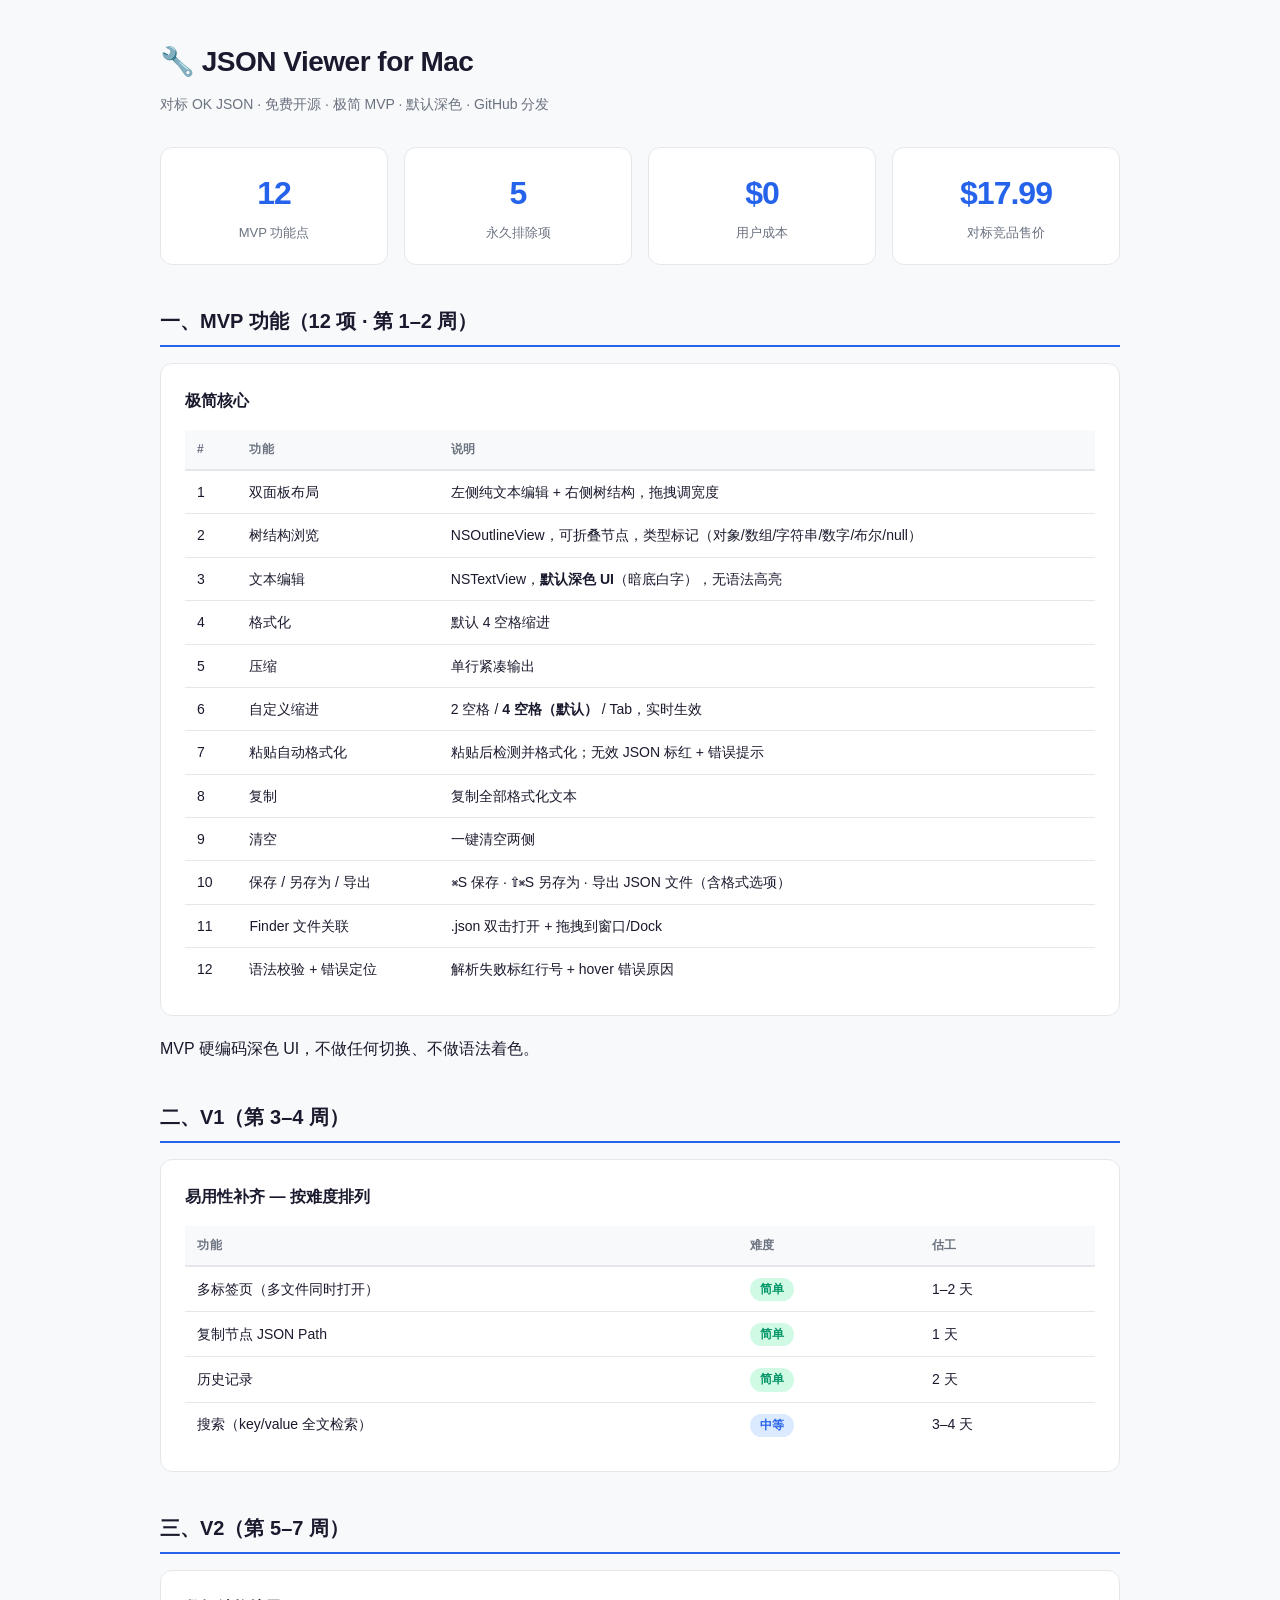
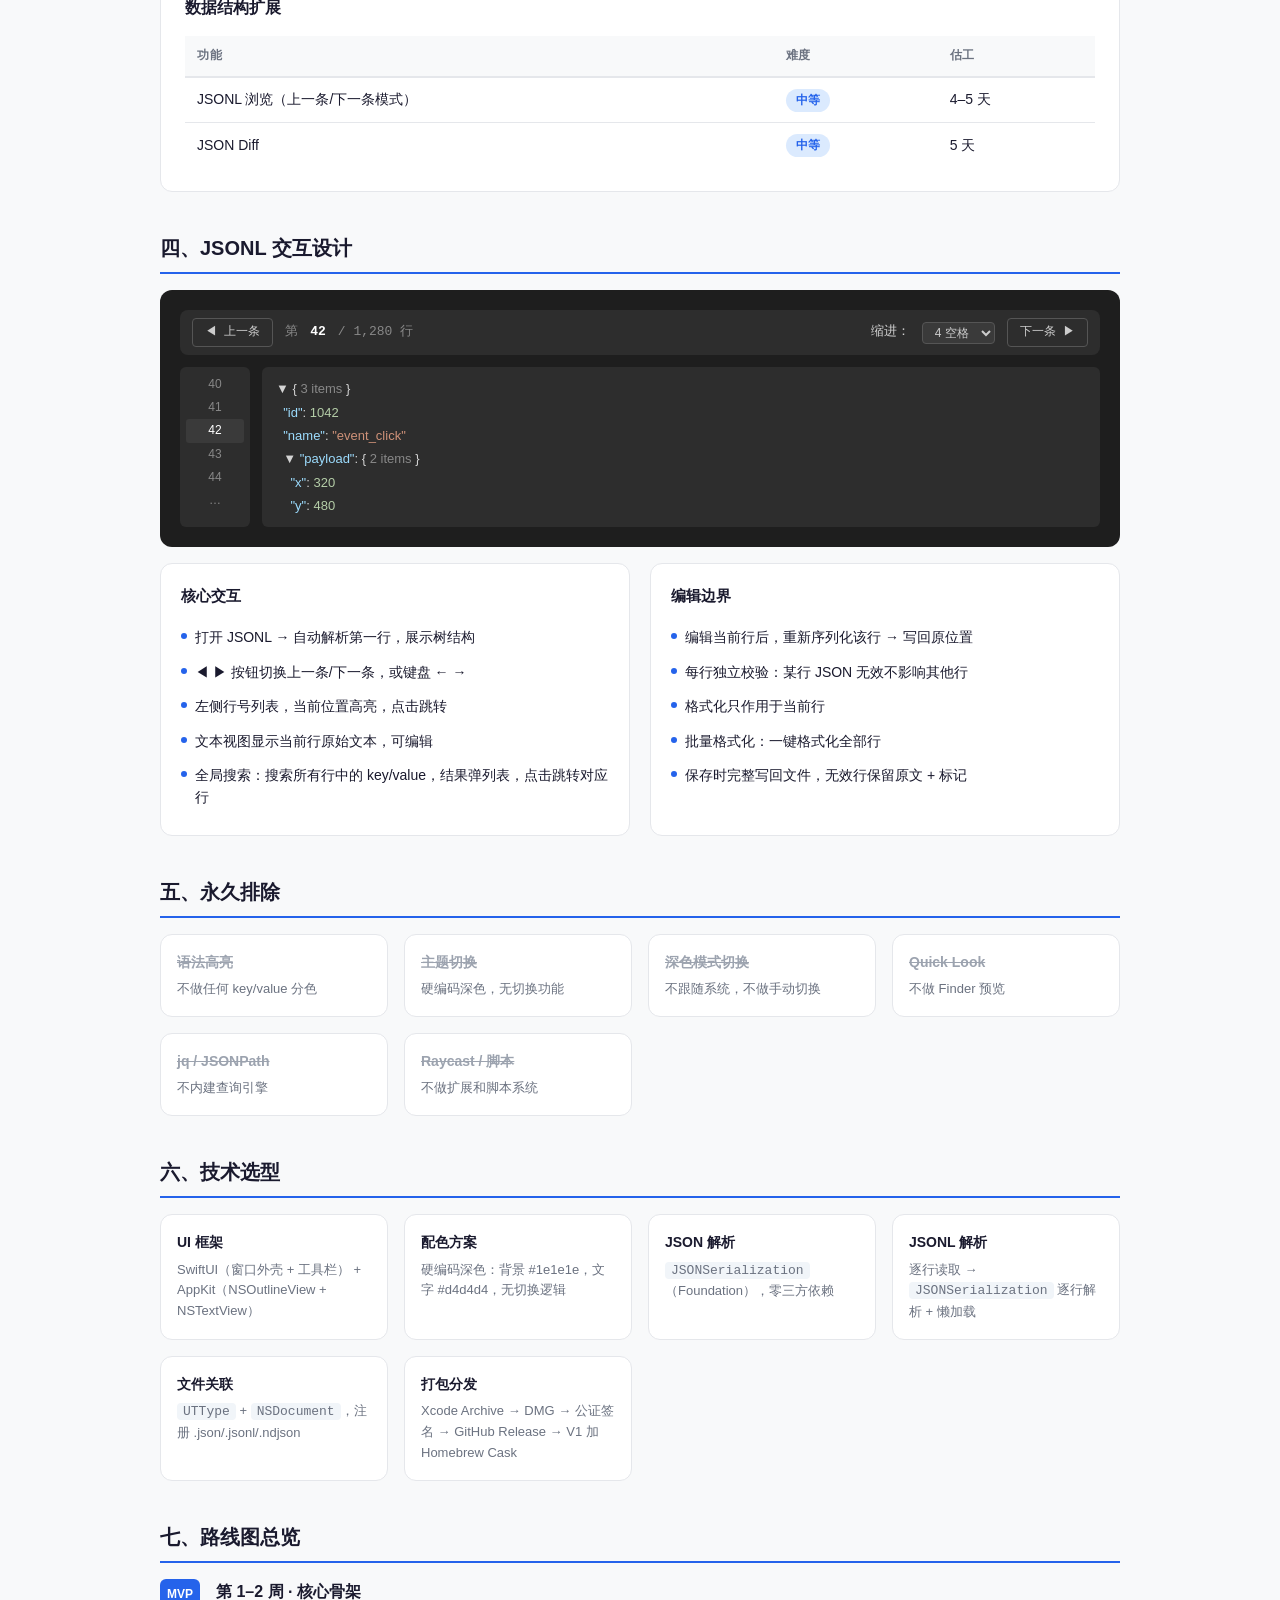
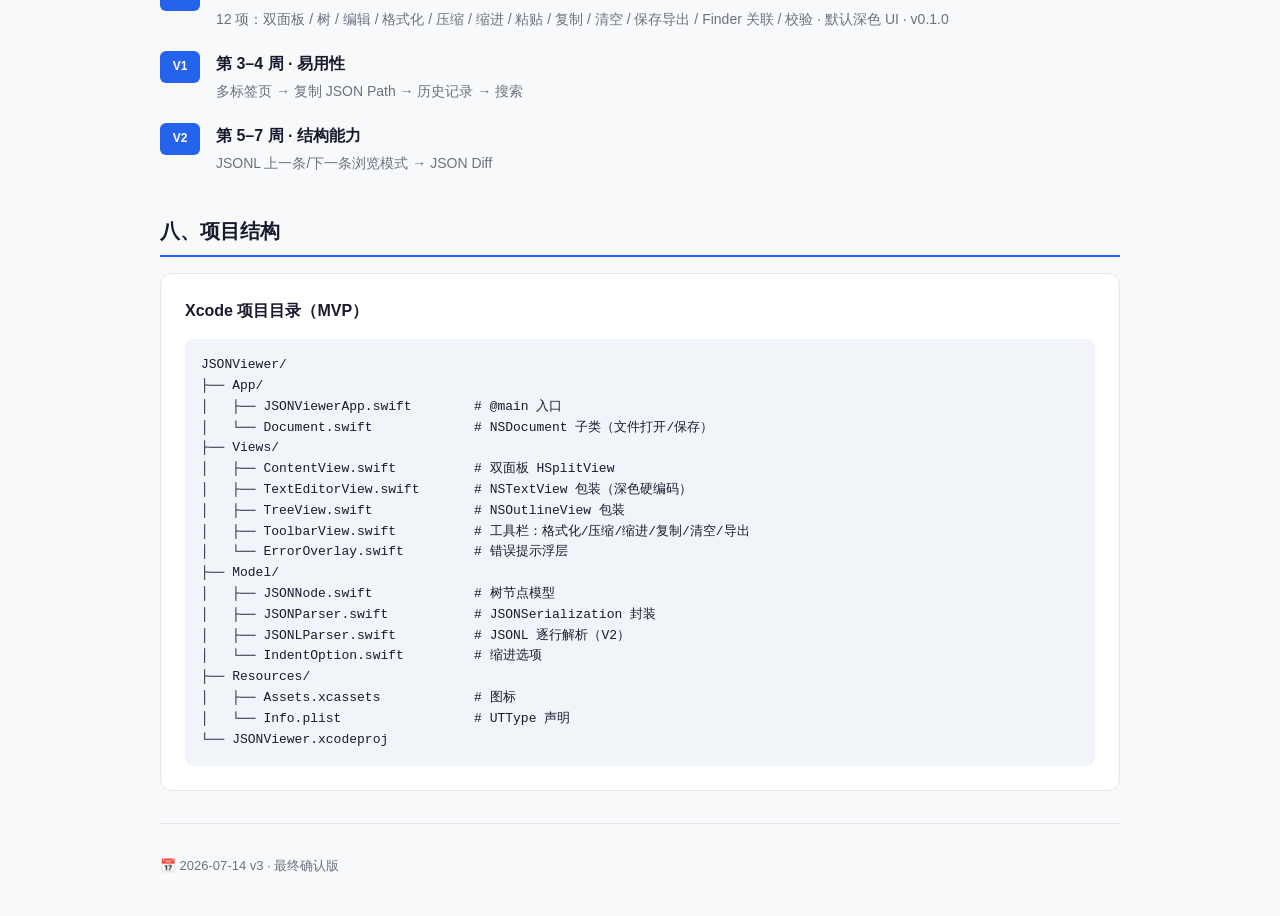
==== docs/json-viewer-proposal.html @ 94e984fd "docs: add product proposal & MVP spec" ====
<!DOCTYPE html>
<html lang="zh-CN">
<head>
<meta charset="UTF-8">
<meta name="viewport" content="width=device-width, initial-scale=1.0">
<title>JSON Viewer for Mac — 产品方案 &amp; MVP 规格 v3</title>
<style>
  :root {
    --bg: #f8f9fa; --card: #ffffff; --text: #1a1a2e; --text-muted: #6b7280;
    --border: #e5e7eb; --accent: #2563eb; --accent-light: #dbeafe;
    --green: #059669; --green-light: #d1fae5;
    --orange: #d97706; --orange-light: #fef3c7;
    --red: #dc2626; --red-light: #fee2e2;
    --purple: #7c3aed; --purple-light: #ede9fe;
    --radius: 12px;
  }
  * { margin:0; padding:0; box-sizing:border-box; }
  body {
    font-family: -apple-system, BlinkMacSystemFont, "SF Pro Display", "Segoe UI", sans-serif;
    background: var(--bg); color: var(--text); line-height: 1.6; padding: 40px 24px;
  }
  .container { max-width: 960px; margin: 0 auto; }
  h1 { font-size: 28px; font-weight: 700; margin-bottom: 8px; letter-spacing: -0.5px; }
  h2 { font-size: 20px; font-weight: 700; margin: 40px 0 16px; padding-bottom: 8px; border-bottom: 2px solid var(--accent); }
  h3 { font-size: 16px; font-weight: 600; margin: 24px 0 12px; }
  h4 { font-size: 15px; font-weight: 700; margin-bottom: 12px; }
  .subtitle { color: var(--text-muted); font-size: 14px; margin-bottom: 32px; }
  .badge {
    display: inline-block; padding: 2px 10px; border-radius: 20px;
    font-size: 12px; font-weight: 600;
  }
  .badge-mvp { background: var(--green-light); color: var(--green); }
  .badge-v1 { background: var(--accent-light); color: var(--accent); }
  .badge-v2 { background: var(--purple-light); color: var(--purple); }
  .badge-no { background: #f3f4f6; color: #9ca3af; }
  .badge-key { background: var(--red-light); color: var(--red); }
  .badge-free { background: var(--orange-light); color: var(--orange); }
  .card {
    background: var(--card); border: 1px solid var(--border);
    border-radius: var(--radius); padding: 24px; margin-bottom: 20px;
  }
  .card-title {
    font-size: 16px; font-weight: 700; margin-bottom: 16px;
    display: flex; align-items: center; gap: 8px;
  }
  .metrics {
    display: grid; grid-template-columns: repeat(auto-fit, minmax(180px, 1fr));
    gap: 16px; margin-bottom: 24px;
  }
  .metric {
    background: var(--card); border: 1px solid var(--border);
    border-radius: var(--radius); padding: 20px; text-align: center;
  }
  .metric-value { font-size: 32px; font-weight: 800; color: var(--accent); letter-spacing: -1px; }
  .metric-label { font-size: 13px; color: var(--text-muted); margin-top: 4px; }
  table { width: 100%; border-collapse: collapse; font-size: 14px; }
  th {
    text-align: left; padding: 10px 12px; background: var(--bg);
    font-weight: 600; font-size: 12px; text-transform: uppercase;
    letter-spacing: 0.5px; color: var(--text-muted); border-bottom: 2px solid var(--border);
  }
  td { padding: 10px 12px; border-bottom: 1px solid var(--border); }
  tr:last-child td { border-bottom: none; }
  .timeline { margin: 16px 0; }
  .timeline-step { display: flex; gap: 16px; margin-bottom: 20px; }
  .step-marker {
    flex-shrink: 0; width: 40px; height: 32px; border-radius: 6px;
    background: var(--accent); color: white; font-size: 12px; font-weight: 700;
    display: flex; align-items: center; justify-content: center;
  }
  .step-body { flex: 1; }
  .step-title { font-weight: 600; margin-bottom: 4px; }
  .step-text { font-size: 14px; color: var(--text-muted); }
  .compare {
    display: grid; grid-template-columns: 1fr 1fr; gap: 20px; margin: 16px 0;
  }
  @media (max-width: 640px) { .compare { grid-template-columns: 1fr; } }
  .compare-col {
    background: var(--card); border: 1px solid var(--border);
    border-radius: var(--radius); padding: 20px;
  }
  .feature-list { list-style: none; }
  .feature-list li {
    padding: 6px 0; font-size: 14px;
    display: flex; align-items: flex-start; gap: 8px;
  }
  .feature-list li::before {
    content:""; flex-shrink:0; width:6px; height:6px;
    border-radius:50%; background: var(--accent); margin-top:7px;
  }
  code {
    background: #f1f5f9; padding: 1px 6px; border-radius: 4px;
    font-size: 13px; font-family: "SF Mono", "Fira Code", monospace;
  }
  pre code { background: none; padding: 0; }
  .tech-grid {
    display: grid; grid-template-columns: repeat(auto-fit, minmax(200px, 1fr)); gap: 16px;
  }
  .tech-card {
    background: var(--card); border: 1px solid var(--border);
    border-radius: var(--radius); padding: 16px;
  }
  .tech-card h5 { font-size: 14px; font-weight: 700; margin-bottom: 6px; }
  .tech-card p { font-size: 13px; color: var(--text-muted); }
  hr { border: none; border-top: 1px solid var(--border); margin: 32px 0; }
  .footer { font-size: 13px; color: var(--text-muted); }
  .strikethrough { text-decoration: line-through; color: #9ca3af; }

  /* JSONL mock */
  .jsonl-mock {
    background: #1e1e1e; border-radius: var(--radius); padding: 20px;
    color: #d4d4d4; font-size: 13px; margin: 16px 0;
  }
  .jsonl-nav {
    display: flex; align-items: center; gap: 12px;
    padding: 8px 12px; background: #2d2d2d;
    border-radius: 8px; margin-bottom: 12px;
    font-family: "SF Mono", monospace; font-size: 13px;
  }
  .jsonl-nav-btn {
    padding: 4px 12px; border-radius: 4px; border: 1px solid #555;
    color: #ccc; cursor: pointer; font-size: 12px;
  }
  .jsonl-pos { color: #888; flex: 1; }
  .jsonl-body { display: flex; gap: 12px; }
  .jsonl-list {
    width: 70px; background: #2d2d2d; border-radius: 6px;
    padding: 6px; font-size: 12px; color: #888; text-align: center;
  }
  .jsonl-list .active { color: #fff; background: #3a3a3a; border-radius: 3px; padding: 2px 0; }
  .jsonl-list span { display: block; padding: 2px 0; }
  .jsonl-tree {
    flex: 1; background: #2d2d2d; border-radius: 6px;
    padding: 10px 14px; font-size: 13px; line-height: 1.8;
  }
  .jsonl-tree .key { color: #9cdcfe; }
  .jsonl-tree .str { color: #ce9178; }
  .jsonl-tree .num { color: #b5cea8; }
  .jsonl-tree .bool { color: #569cd6; }
</style>
</head>
<body>
<div class="container">

<h1>🔧 JSON Viewer for Mac</h1>
<p class="subtitle">对标 OK JSON · 免费开源 · 极简 MVP · 默认深色 · GitHub 分发</p>

<div class="metrics">
  <div class="metric"><div class="metric-value">12</div><div class="metric-label">MVP 功能点</div></div>
  <div class="metric"><div class="metric-value">5</div><div class="metric-label">永久排除项</div></div>
  <div class="metric"><div class="metric-value">$0</div><div class="metric-label">用户成本</div></div>
  <div class="metric"><div class="metric-value">$17.99</div><div class="metric-label">对标竞品售价</div></div>
</div>

<!-- MVP -->
<h2>一、MVP 功能（12 项 · 第 1–2 周）</h2>

<div class="card">
  <div class="card-title">极简核心</div>
  <table>
    <thead><tr><th>#</th><th>功能</th><th>说明</th></tr></thead>
    <tbody>
      <tr><td>1</td><td>双面板布局</td><td>左侧纯文本编辑 + 右侧树结构，拖拽调宽度</td></tr>
      <tr><td>2</td><td>树结构浏览</td><td>NSOutlineView，可折叠节点，类型标记（对象/数组/字符串/数字/布尔/null）</td></tr>
      <tr><td>3</td><td>文本编辑</td><td>NSTextView，<strong>默认深色 UI</strong>（暗底白字），无语法高亮</td></tr>
      <tr><td>4</td><td>格式化</td><td>默认 4 空格缩进</td></tr>
      <tr><td>5</td><td>压缩</td><td>单行紧凑输出</td></tr>
      <tr><td>6</td><td>自定义缩进</td><td>2 空格 / <strong>4 空格（默认）</strong> / Tab，实时生效</td></tr>
      <tr><td>7</td><td>粘贴自动格式化</td><td>粘贴后检测并格式化；无效 JSON 标红 + 错误提示</td></tr>
      <tr><td>8</td><td>复制</td><td>复制全部格式化文本</td></tr>
      <tr><td>9</td><td>清空</td><td>一键清空两侧</td></tr>
      <tr><td>10</td><td>保存 / 另存为 / 导出</td><td>⌘S 保存 · ⇧⌘S 另存为 · 导出 JSON 文件（含格式选项）</td></tr>
      <tr><td>11</td><td>Finder 文件关联</td><td>.json 双击打开 + 拖拽到窗口/Dock</td></tr>
      <tr><td>12</td><td>语法校验 + 错误定位</td><td>解析失败标红行号 + hover 错误原因</td></tr>
    </tbody>
  </table>
</div>

<p>MVP 硬编码深色 UI，不做任何切换、不做语法着色。</p>

<!-- V1 -->
<h2>二、V1（第 3–4 周）</h2>

<div class="card">
  <div class="card-title">易用性补齐 — 按难度排列</div>
  <table>
    <thead><tr><th>功能</th><th>难度</th><th>估工</th></tr></thead>
    <tbody>
      <tr><td>多标签页（多文件同时打开）</td><td><span class="badge badge-mvp">简单</span></td><td>1–2 天</td></tr>
      <tr><td>复制节点 JSON Path</td><td><span class="badge badge-mvp">简单</span></td><td>1 天</td></tr>
      <tr><td>历史记录</td><td><span class="badge badge-mvp">简单</span></td><td>2 天</td></tr>
      <tr><td>搜索（key/value 全文检索）</td><td><span class="badge badge-v1">中等</span></td><td>3–4 天</td></tr>
    </tbody>
  </table>
</div>

<!-- V2 -->
<h2>三、V2（第 5–7 周）</h2>

<div class="card">
  <div class="card-title">数据结构扩展</div>
  <table>
    <thead><tr><th>功能</th><th>难度</th><th>估工</th></tr></thead>
    <tbody>
      <tr><td>JSONL 浏览（上一条/下一条模式）</td><td><span class="badge badge-v1">中等</span></td><td>4–5 天</td></tr>
      <tr><td>JSON Diff</td><td><span class="badge badge-v1">中等</span></td><td>5 天</td></tr>
    </tbody>
  </table>
</div>

<!-- JSONL 交互设计 -->
<h2>四、JSONL 交互设计</h2>

<div class="jsonl-mock">

  <!-- 导航栏 -->
  <div class="jsonl-nav">
    <span class="jsonl-nav-btn">◀ 上一条</span>
    <span style="color:#888;">第</span> <strong style="color:#fff;">42</strong> <span style="color:#888;">/ 1,280 行</span>
    <span class="jsonl-pos"></span>
    <span>缩进：</span>
    <select style="background:#3a3a3a;color:#ccc;border:1px solid #555;border-radius:4px;padding:2px 8px;font-size:12px;">
      <option>4 空格</option>
      <option>2 空格</option>
      <option>Tab</option>
    </select>
    <span class="jsonl-nav-btn">下一条 ▶</span>
  </div>

  <!-- 主区域 -->
  <div class="jsonl-body">
    <!-- 行号列表 -->
    <div class="jsonl-list">
      <span>40</span><span>41</span><span class="active">42</span><span>43</span><span>44</span><span>…</span>
    </div>

    <!-- 当前行 JSON 树 -->
    <div class="jsonl-tree">
      <div>▼ { <span style="color:#888;">3 items</span> }</div>
      <div>&nbsp;&nbsp;<span class="key">"id"</span>: <span class="num">1042</span></div>
      <div>&nbsp;&nbsp;<span class="key">"name"</span>: <span class="str">"event_click"</span></div>
      <div>&nbsp;&nbsp;▼ <span class="key">"payload"</span>: { <span style="color:#888;">2 items</span> }</div>
      <div>&nbsp;&nbsp;&nbsp;&nbsp;<span class="key">"x"</span>: <span class="num">320</span></div>
      <div>&nbsp;&nbsp;&nbsp;&nbsp;<span class="key">"y"</span>: <span class="num">480</span></div>
    </div>
  </div>

</div>

<div class="compare">
  <div class="compare-col">
    <h4>核心交互</h4>
    <ul class="feature-list">
      <li>打开 JSONL → 自动解析第一行，展示树结构</li>
      <li>◀ ▶ 按钮切换上一条/下一条，或键盘 ← →</li>
      <li>左侧行号列表，当前位置高亮，点击跳转</li>
      <li>文本视图显示当前行原始文本，可编辑</li>
      <li>全局搜索：搜索所有行中的 key/value，结果弹列表，点击跳转对应行</li>
    </ul>
  </div>
  <div class="compare-col">
    <h4>编辑边界</h4>
    <ul class="feature-list">
      <li>编辑当前行后，重新序列化该行 → 写回原位置</li>
      <li>每行独立校验：某行 JSON 无效不影响其他行</li>
      <li>格式化只作用于当前行</li>
      <li>批量格式化：一键格式化全部行</li>
      <li>保存时完整写回文件，无效行保留原文 + 标记</li>
    </ul>
  </div>
</div>

<!-- 不做的 -->
<h2>五、永久排除</h2>

<div class="tech-grid">
  <div class="tech-card">
    <h5><span class="strikethrough">语法高亮</span></h5>
    <p>不做任何 key/value 分色</p>
  </div>
  <div class="tech-card">
    <h5><span class="strikethrough">主题切换</span></h5>
    <p>硬编码深色，无切换功能</p>
  </div>
  <div class="tech-card">
    <h5><span class="strikethrough">深色模式切换</span></h5>
    <p>不跟随系统，不做手动切换</p>
  </div>
  <div class="tech-card">
    <h5><span class="strikethrough">Quick Look</span></h5>
    <p>不做 Finder 预览</p>
  </div>
  <div class="tech-card">
    <h5><span class="strikethrough">jq / JSONPath</span></h5>
    <p>不内建查询引擎</p>
  </div>
  <div class="tech-card">
    <h5><span class="strikethrough">Raycast / 脚本</span></h5>
    <p>不做扩展和脚本系统</p>
  </div>
</div>

<!-- 技术选型 -->
<h2>六、技术选型</h2>

<div class="tech-grid">
  <div class="tech-card">
    <h5>UI 框架</h5>
    <p>SwiftUI（窗口外壳 + 工具栏） + AppKit（NSOutlineView + NSTextView）</p>
  </div>
  <div class="tech-card">
    <h5>配色方案</h5>
    <p>硬编码深色：背景 #1e1e1e，文字 #d4d4d4，无切换逻辑</p>
  </div>
  <div class="tech-card">
    <h5>JSON 解析</h5>
    <p><code>JSONSerialization</code>（Foundation），零三方依赖</p>
  </div>
  <div class="tech-card">
    <h5>JSONL 解析</h5>
    <p>逐行读取 → <code>JSONSerialization</code> 逐行解析 + 懒加载</p>
  </div>
  <div class="tech-card">
    <h5>文件关联</h5>
    <p><code>UTType</code> + <code>NSDocument</code>，注册 .json/.jsonl/.ndjson</p>
  </div>
  <div class="tech-card">
    <h5>打包分发</h5>
    <p>Xcode Archive → DMG → 公证签名 → GitHub Release → V1 加 Homebrew Cask</p>
  </div>
</div>

<!-- 路线图 -->
<h2>七、路线图总览</h2>

<div class="timeline">
  <div class="timeline-step">
    <div class="step-marker">MVP</div>
    <div class="step-body">
      <div class="step-title">第 1–2 周 · 核心骨架</div>
      <div class="step-text">12 项：双面板 / 树 / 编辑 / 格式化 / 压缩 / 缩进 / 粘贴 / 复制 / 清空 / 保存导出 / Finder 关联 / 校验 · 默认深色 UI · v0.1.0</div>
    </div>
  </div>
  <div class="timeline-step">
    <div class="step-marker">V1</div>
    <div class="step-body">
      <div class="step-title">第 3–4 周 · 易用性</div>
      <div class="step-text">多标签页 → 复制 JSON Path → 历史记录 → 搜索</div>
    </div>
  </div>
  <div class="timeline-step">
    <div class="step-marker">V2</div>
    <div class="step-body">
      <div class="step-title">第 5–7 周 · 结构能力</div>
      <div class="step-text">JSONL 上一条/下一条浏览模式 → JSON Diff</div>
    </div>
  </div>
</div>

<!-- 项目结构 -->
<h2>八、项目结构</h2>

<div class="card">
  <div class="card-title">Xcode 项目目录（MVP）</div>
<pre style="font-size:13px; background:#f1f5f9; padding:16px; border-radius:8px; overflow-x:auto;">
<code>JSONViewer/
├── App/
│   ├── JSONViewerApp.swift        # @main 入口
│   └── Document.swift             # NSDocument 子类（文件打开/保存）
├── Views/
│   ├── ContentView.swift          # 双面板 HSplitView
│   ├── TextEditorView.swift       # NSTextView 包装（深色硬编码）
│   ├── TreeView.swift             # NSOutlineView 包装
│   ├── ToolbarView.swift          # 工具栏：格式化/压缩/缩进/复制/清空/导出
│   └── ErrorOverlay.swift         # 错误提示浮层
├── Model/
│   ├── JSONNode.swift             # 树节点模型
│   ├── JSONParser.swift           # JSONSerialization 封装
│   ├── JSONLParser.swift          # JSONL 逐行解析（V2）
│   └── IndentOption.swift         # 缩进选项
├── Resources/
│   ├── Assets.xcassets            # 图标
│   └── Info.plist                 # UTType 声明
└── JSONViewer.xcodeproj</code></pre>
</div>

<hr>
<p class="footer">📅 2026-07-14 v3 · 最终确认版</p>

</div>
</body>
</html>
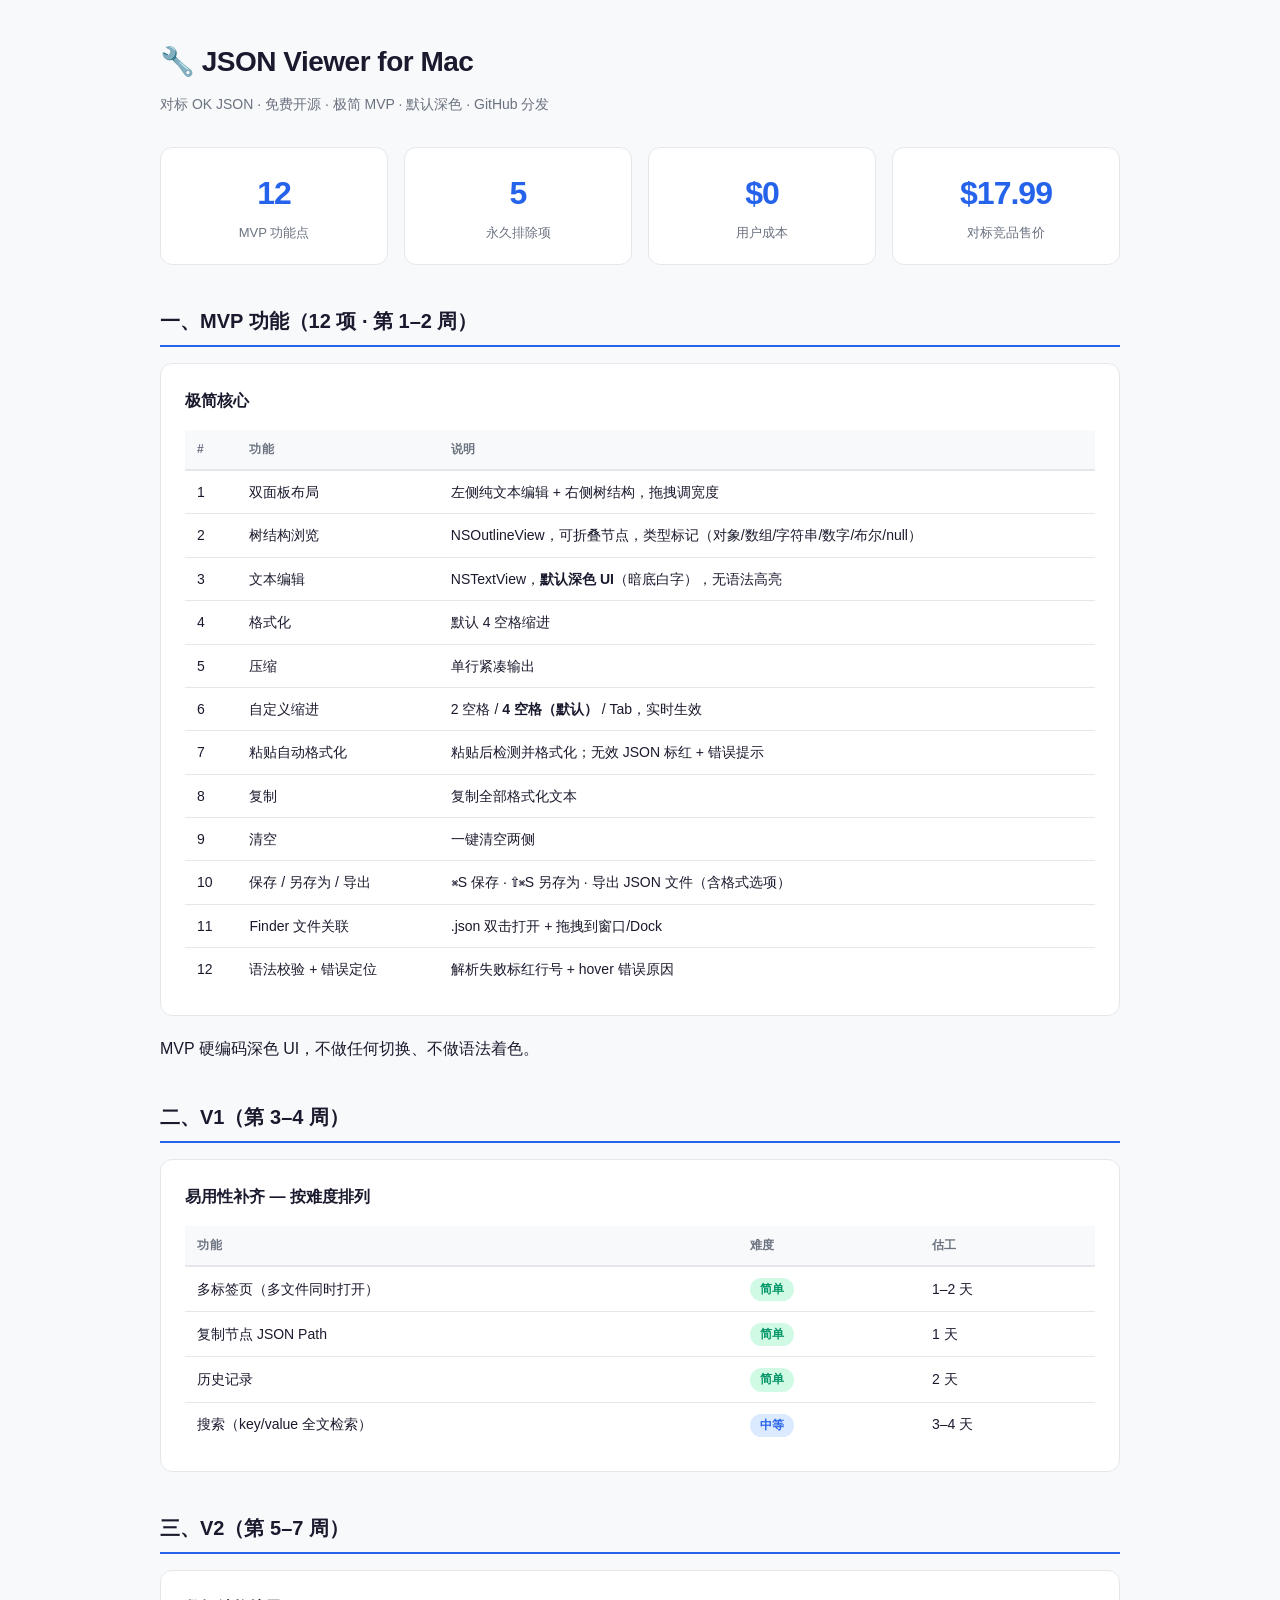
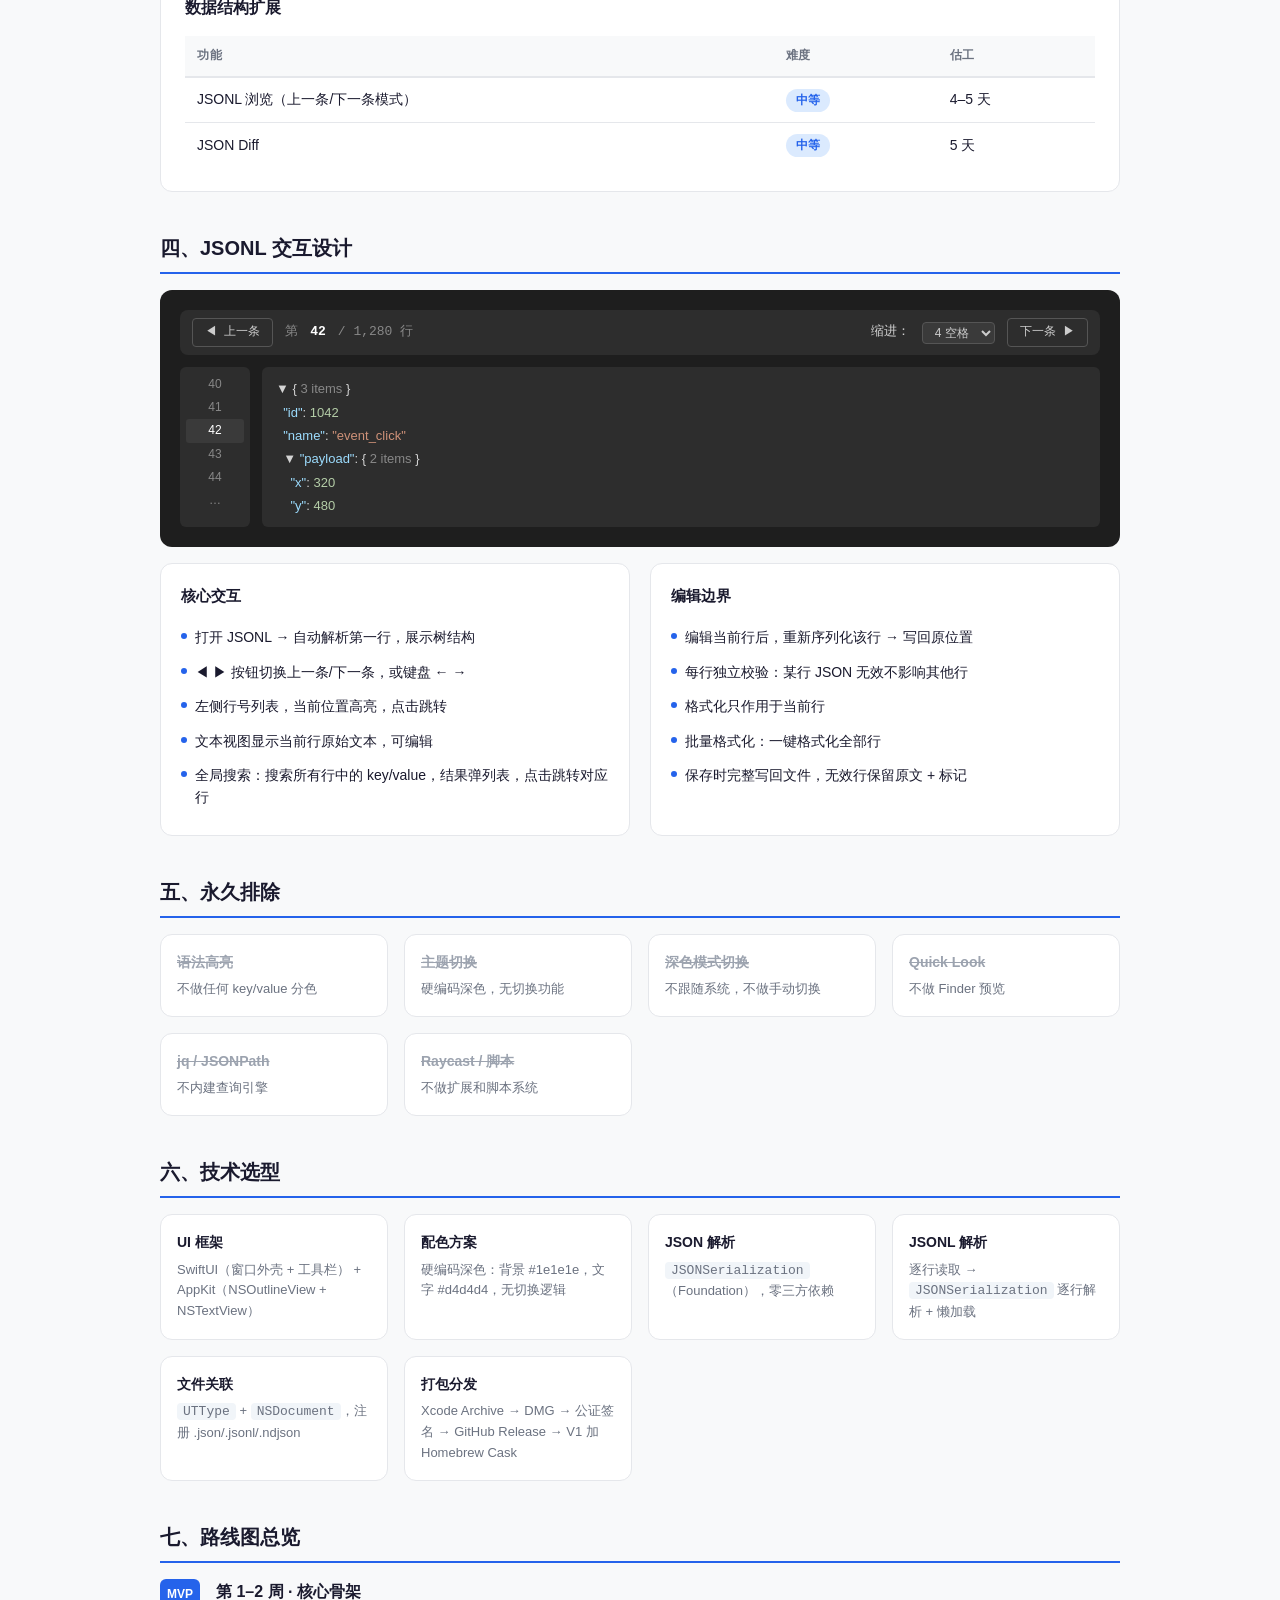
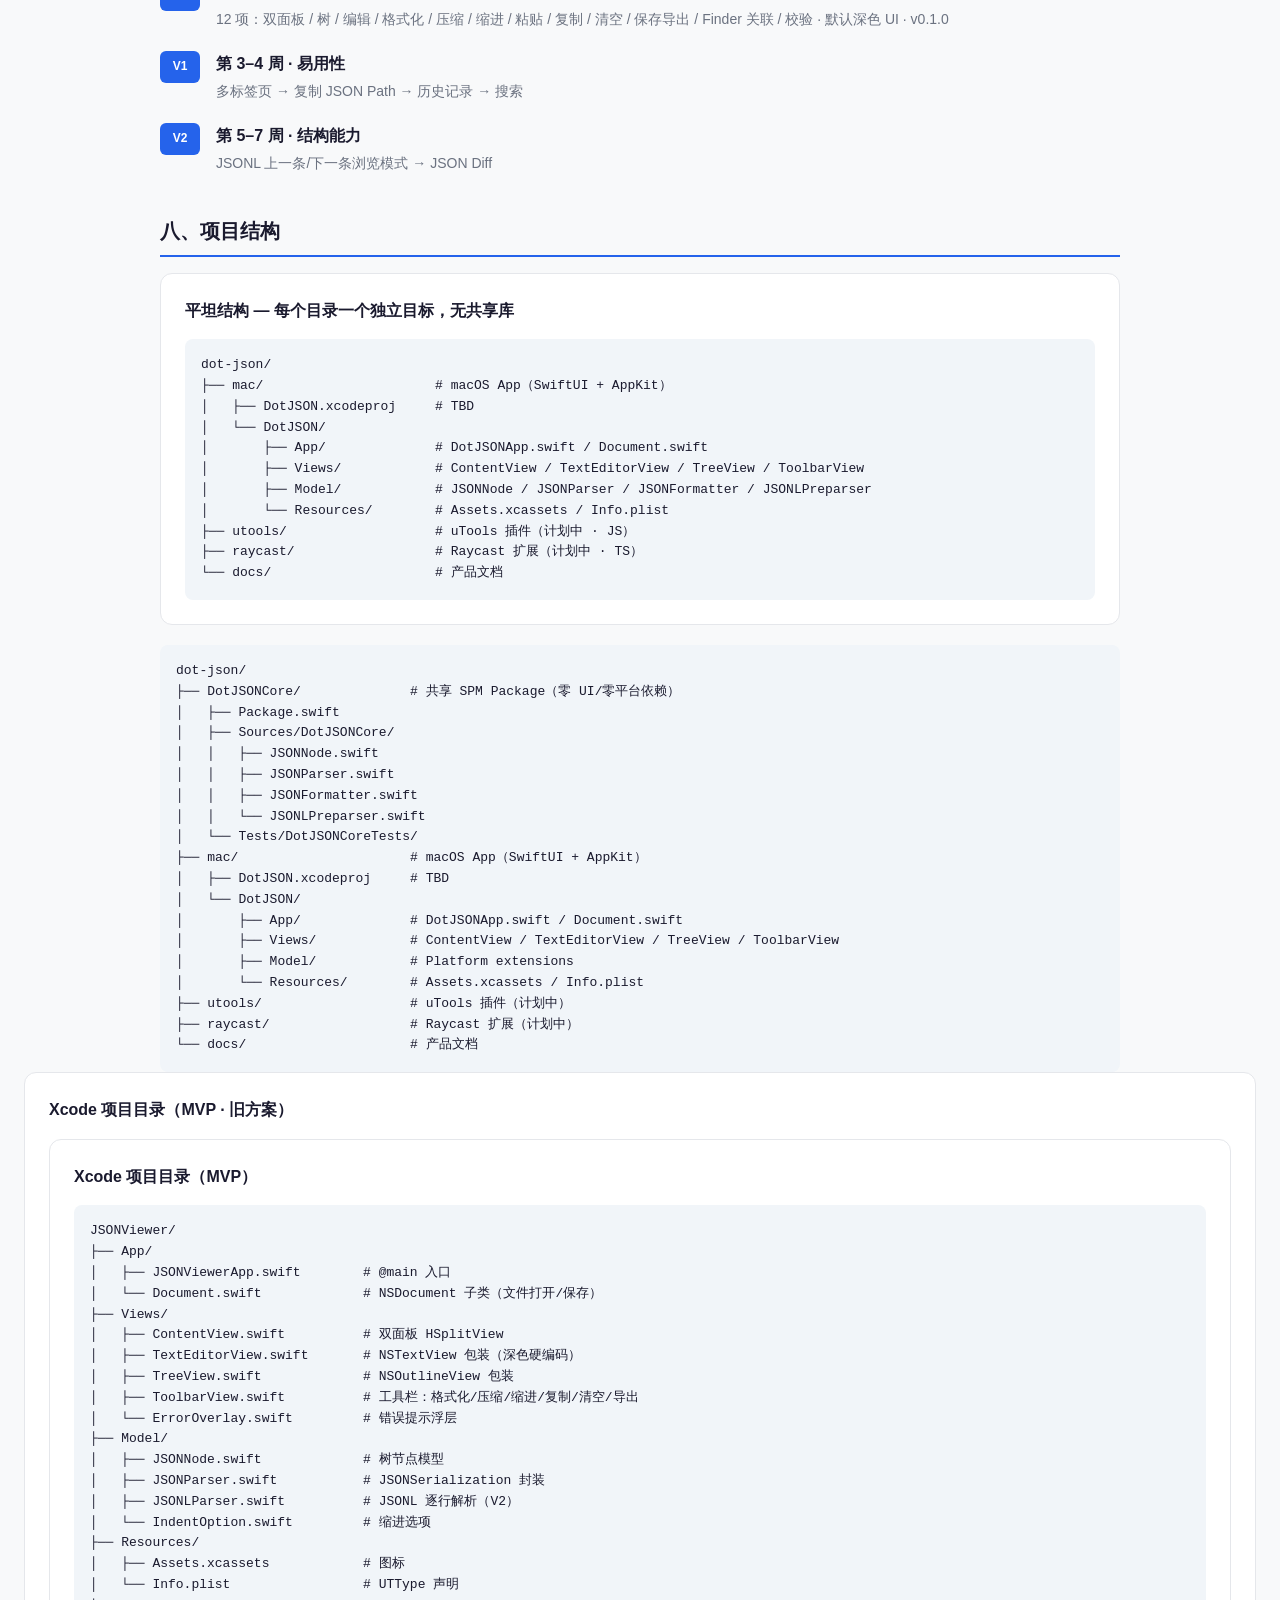
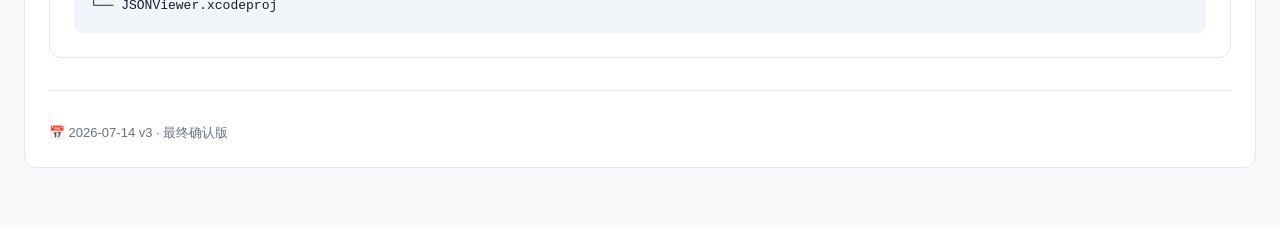
==== commit 2908f99c: "feat: 完善 JSON 工具栏与插件入口" ====
--- a/docs/json-viewer-proposal.html
+++ b/docs/json-viewer-proposal.html
@@ -359,6 +359,46 @@
 
 <!-- 项目结构 -->
 <h2>八、项目结构</h2>
+
+<div class="card">
+  <div class="card-title">平坦结构 — 每个目录一个独立目标，无共享库</div>
+<pre style="font-size:13px; background:#f1f5f9; padding:16px; border-radius:8px; overflow-x:auto;">
+<code>dot-json/
+├── mac/                      # macOS App（SwiftUI + AppKit）
+│   ├── DotJSON.xcodeproj     # TBD
+│   └── DotJSON/
+│       ├── App/              # DotJSONApp.swift / Document.swift
+│       ├── Views/            # ContentView / TextEditorView / TreeView / ToolbarView
+│       ├── Model/            # JSONNode / JSONParser / JSONFormatter / JSONLPreparser
+│       └── Resources/        # Assets.xcassets / Info.plist
+├── utools/                   # uTools 插件（计划中 · JS）
+├── raycast/                  # Raycast 扩展（计划中 · TS）
+└── docs/                     # 产品文档</code></pre>
+</div>
+<pre style="font-size:13px; background:#f1f5f9; padding:16px; border-radius:8px; overflow-x:auto;">
+<code>dot-json/
+├── DotJSONCore/              # 共享 SPM Package（零 UI/零平台依赖）
+│   ├── Package.swift
+│   ├── Sources/DotJSONCore/
+│   │   ├── JSONNode.swift
+│   │   ├── JSONParser.swift
+│   │   ├── JSONFormatter.swift
+│   │   └── JSONLPreparser.swift
+│   └── Tests/DotJSONCoreTests/
+├── mac/                      # macOS App（SwiftUI + AppKit）
+│   ├── DotJSON.xcodeproj     # TBD
+│   └── DotJSON/
+│       ├── App/              # DotJSONApp.swift / Document.swift
+│       ├── Views/            # ContentView / TextEditorView / TreeView / ToolbarView
+│       ├── Model/            # Platform extensions
+│       └── Resources/        # Assets.xcassets / Info.plist
+├── utools/                   # uTools 插件（计划中）
+├── raycast/                  # Raycast 扩展（计划中）
+└── docs/                     # 产品文档</code></pre>
+</div>
+
+<div class="card">
+  <div class="card-title">Xcode 项目目录（MVP · 旧方案）</div>
 
 <div class="card">
   <div class="card-title">Xcode 项目目录（MVP）</div>
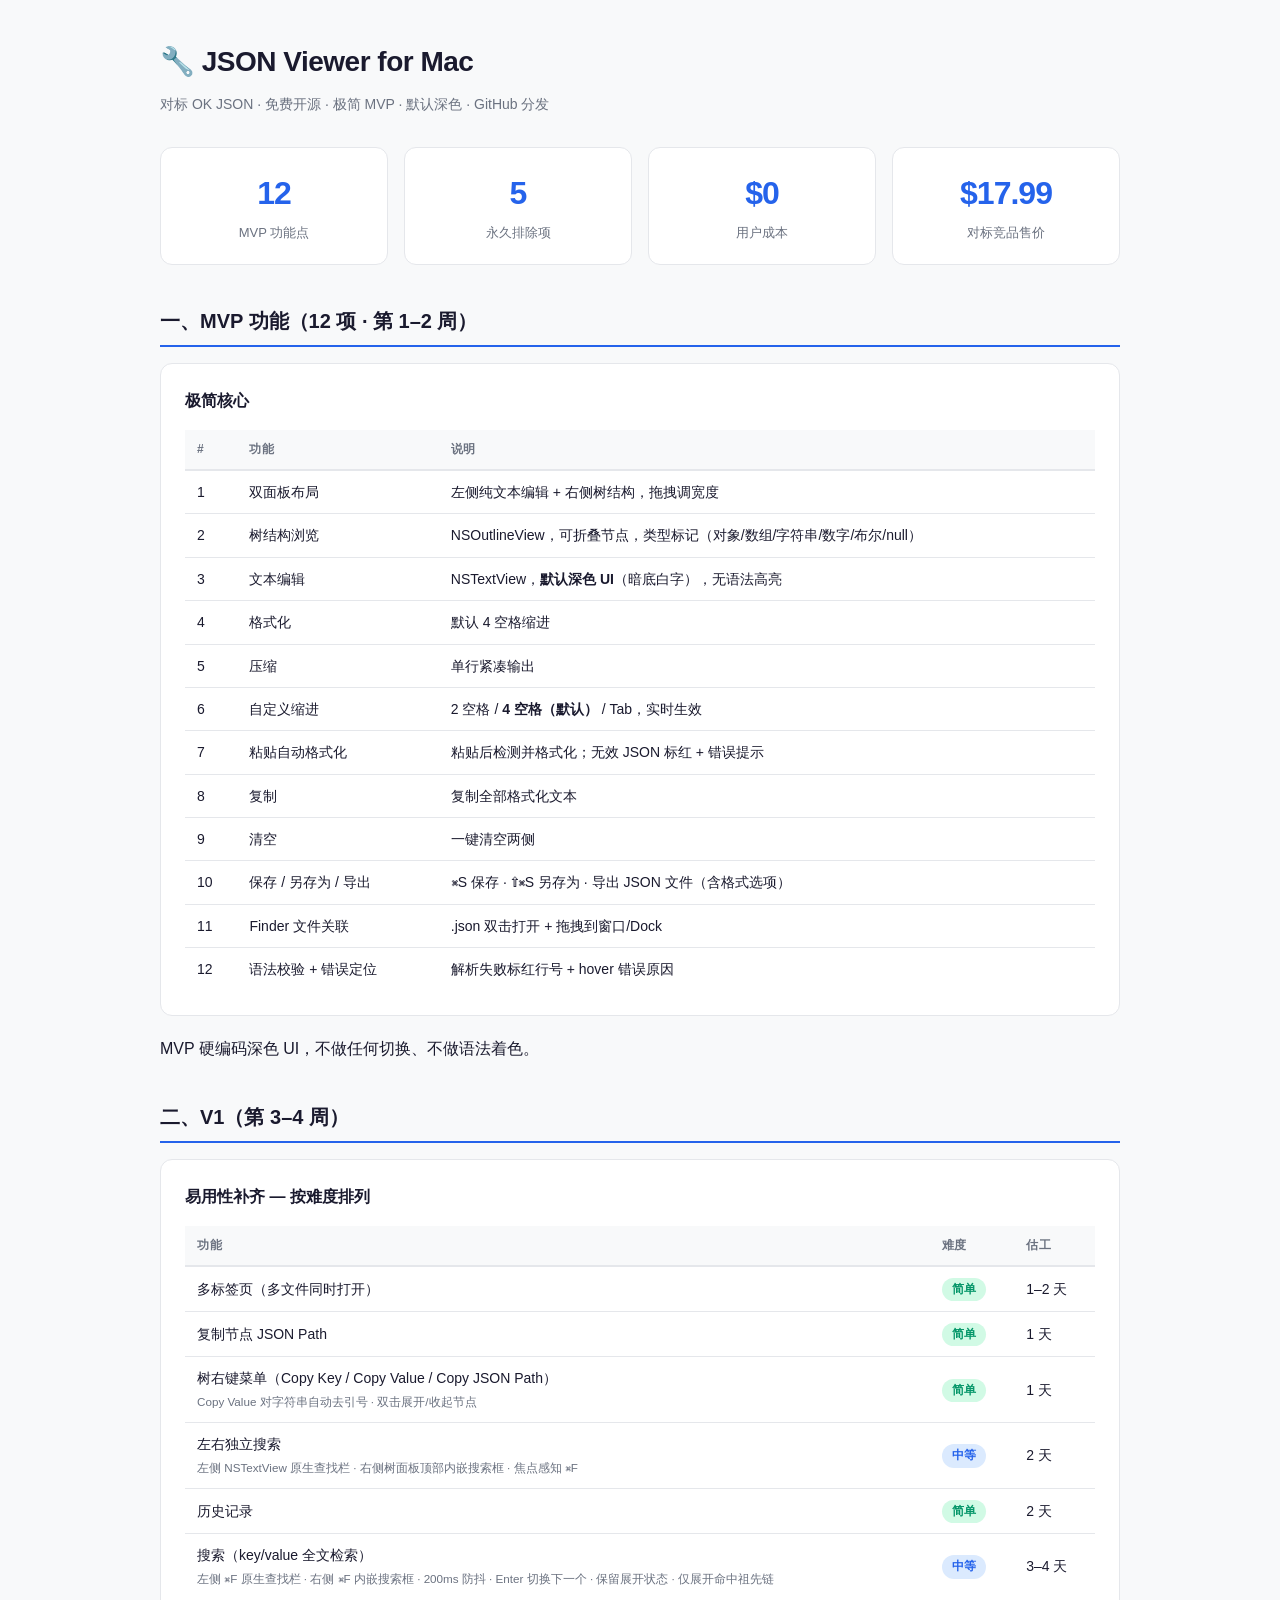
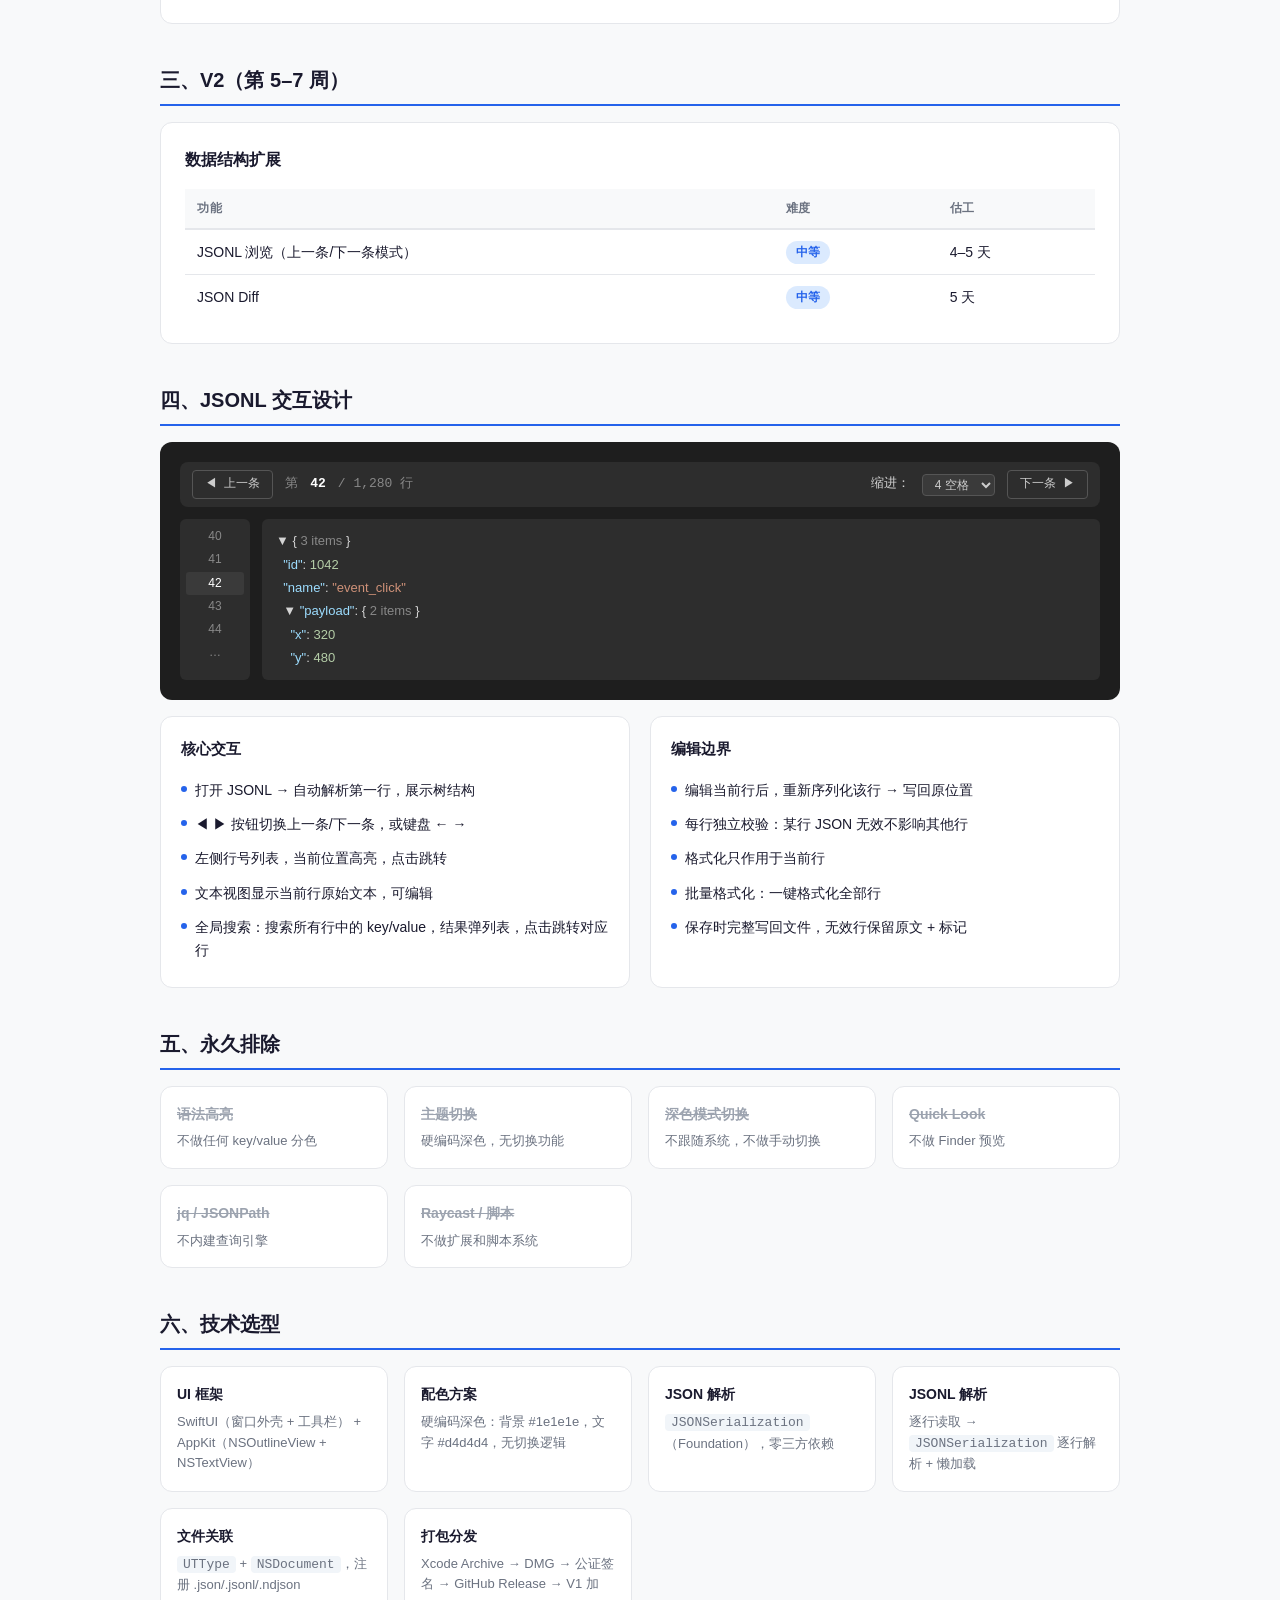
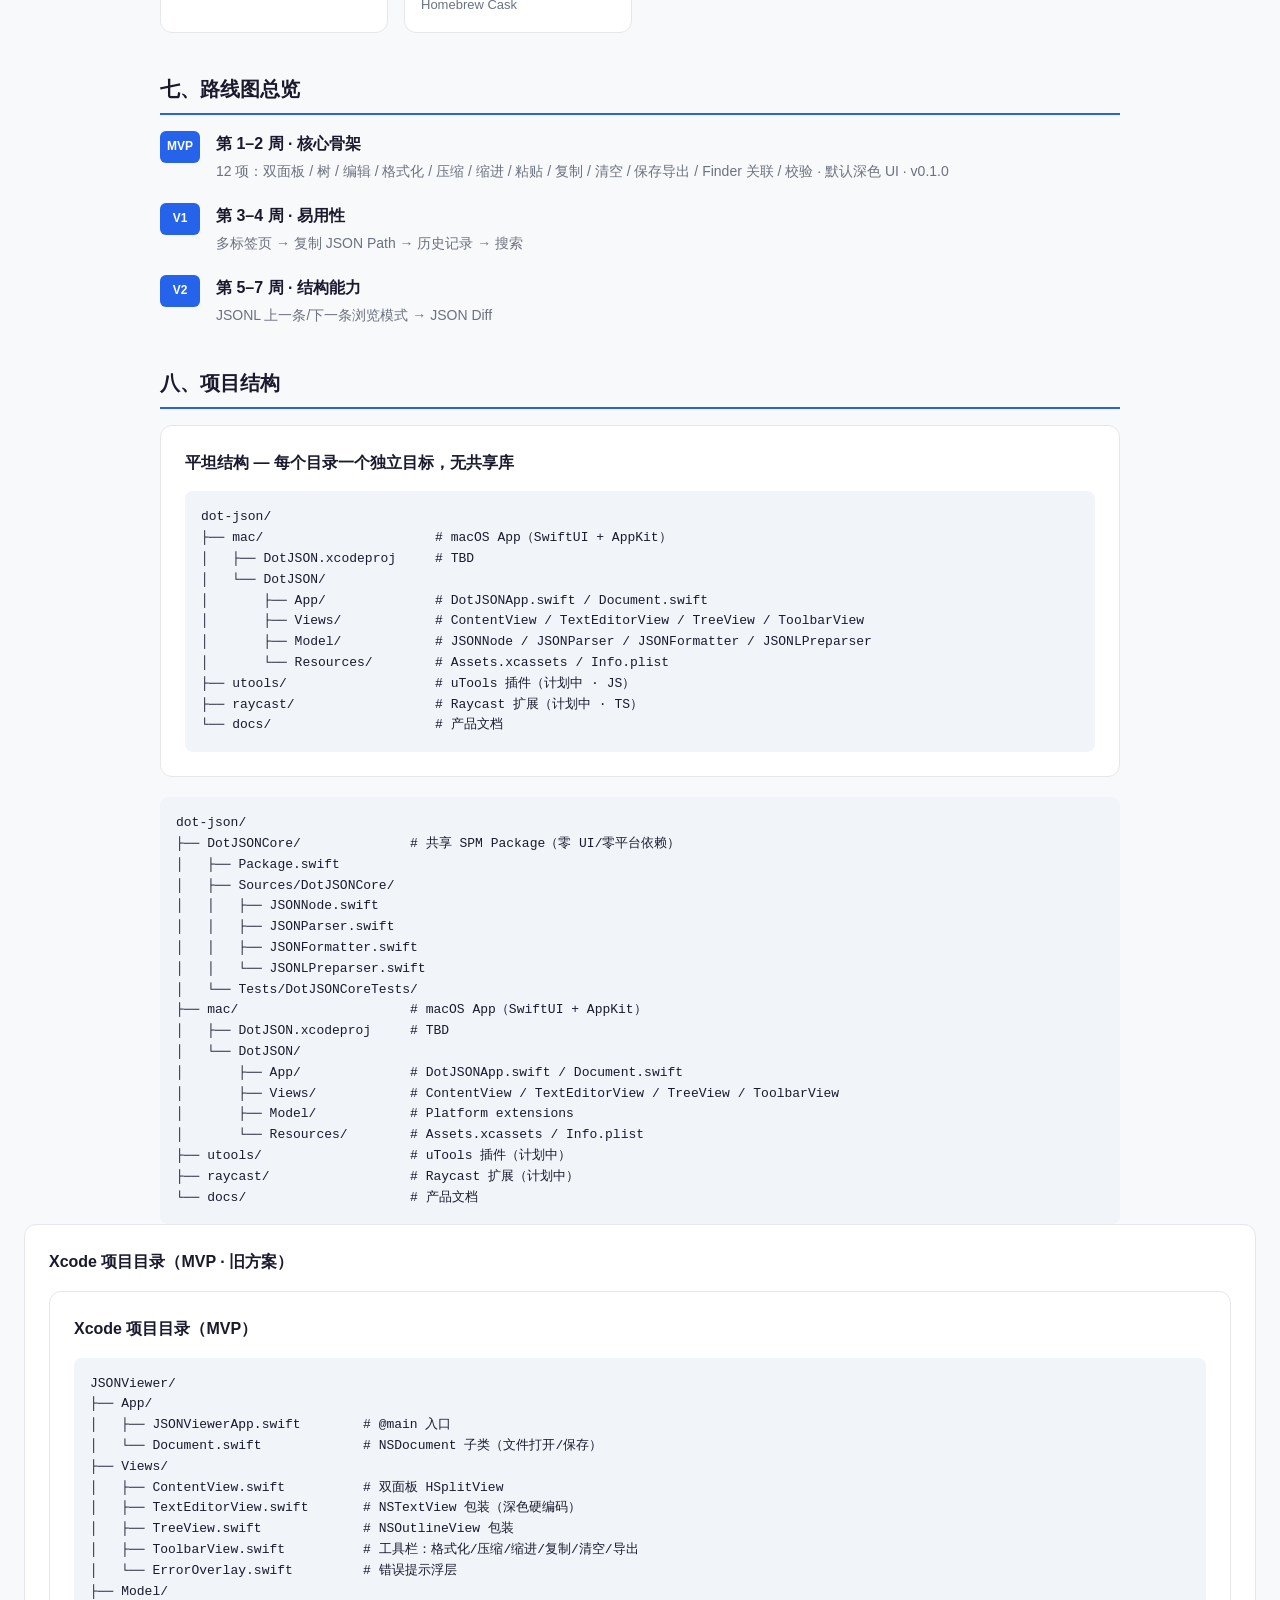
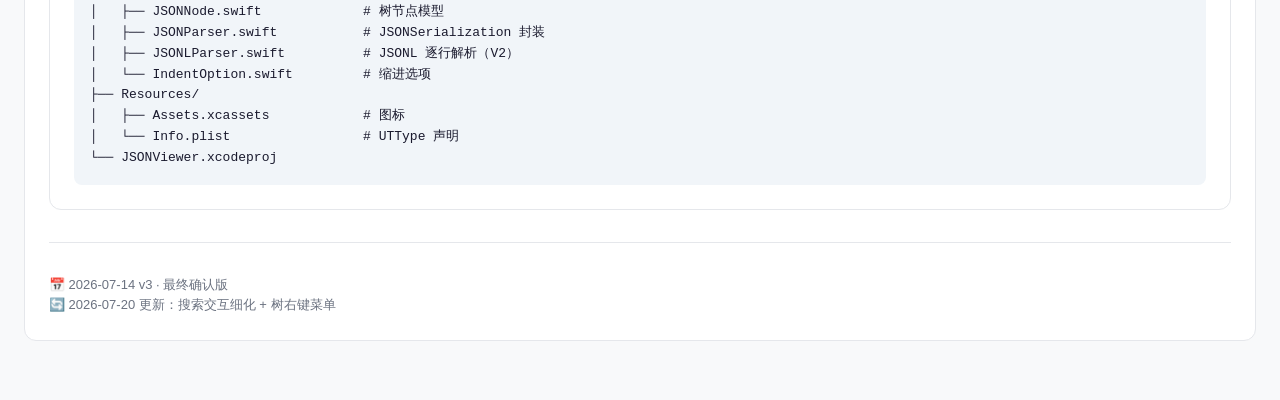
==== commit 6879a0e3: "fix(mac): 窗口深色外观修复与树面板搜索功能，替代工具栏搜索" ====
--- a/docs/json-viewer-proposal.html
+++ b/docs/json-viewer-proposal.html
@@ -188,8 +188,10 @@
     <tbody>
       <tr><td>多标签页（多文件同时打开）</td><td><span class="badge badge-mvp">简单</span></td><td>1–2 天</td></tr>
       <tr><td>复制节点 JSON Path</td><td><span class="badge badge-mvp">简单</span></td><td>1 天</td></tr>
+      <tr><td>树右键菜单（Copy Key / Copy Value / Copy JSON Path）<br><small style="color:#6b7280;">Copy Value 对字符串自动去引号 · 双击展开/收起节点</small></td><td><span class="badge badge-mvp">简单</span></td><td>1 天</td></tr>
+      <tr><td>左右独立搜索<br><small style="color:#6b7280;">左侧 NSTextView 原生查找栏 · 右侧树面板顶部内嵌搜索框 · 焦点感知 ⌘F</small></td><td><span class="badge badge-v1">中等</span></td><td>2 天</td></tr>
       <tr><td>历史记录</td><td><span class="badge badge-mvp">简单</span></td><td>2 天</td></tr>
-      <tr><td>搜索（key/value 全文检索）</td><td><span class="badge badge-v1">中等</span></td><td>3–4 天</td></tr>
+      <tr><td>搜索（key/value 全文检索）<br><small style="color:#6b7280;">左侧 ⌘F 原生查找栏 · 右侧 ⌘F 内嵌搜索框 · 200ms 防抖 · Enter 切换下一个 · 保留展开状态 · 仅展开命中祖先链</small></td><td><span class="badge badge-v1">中等</span></td><td>3–4 天</td></tr>
     </tbody>
   </table>
 </div>
@@ -425,7 +427,7 @@
 </div>
 
 <hr>
-<p class="footer">📅 2026-07-14 v3 · 最终确认版</p>
+<p class="footer">📅 2026-07-14 v3 · 最终确认版<br>🔄 2026-07-20 更新：搜索交互细化 + 树右键菜单</p>
 
 </div>
 </body>
